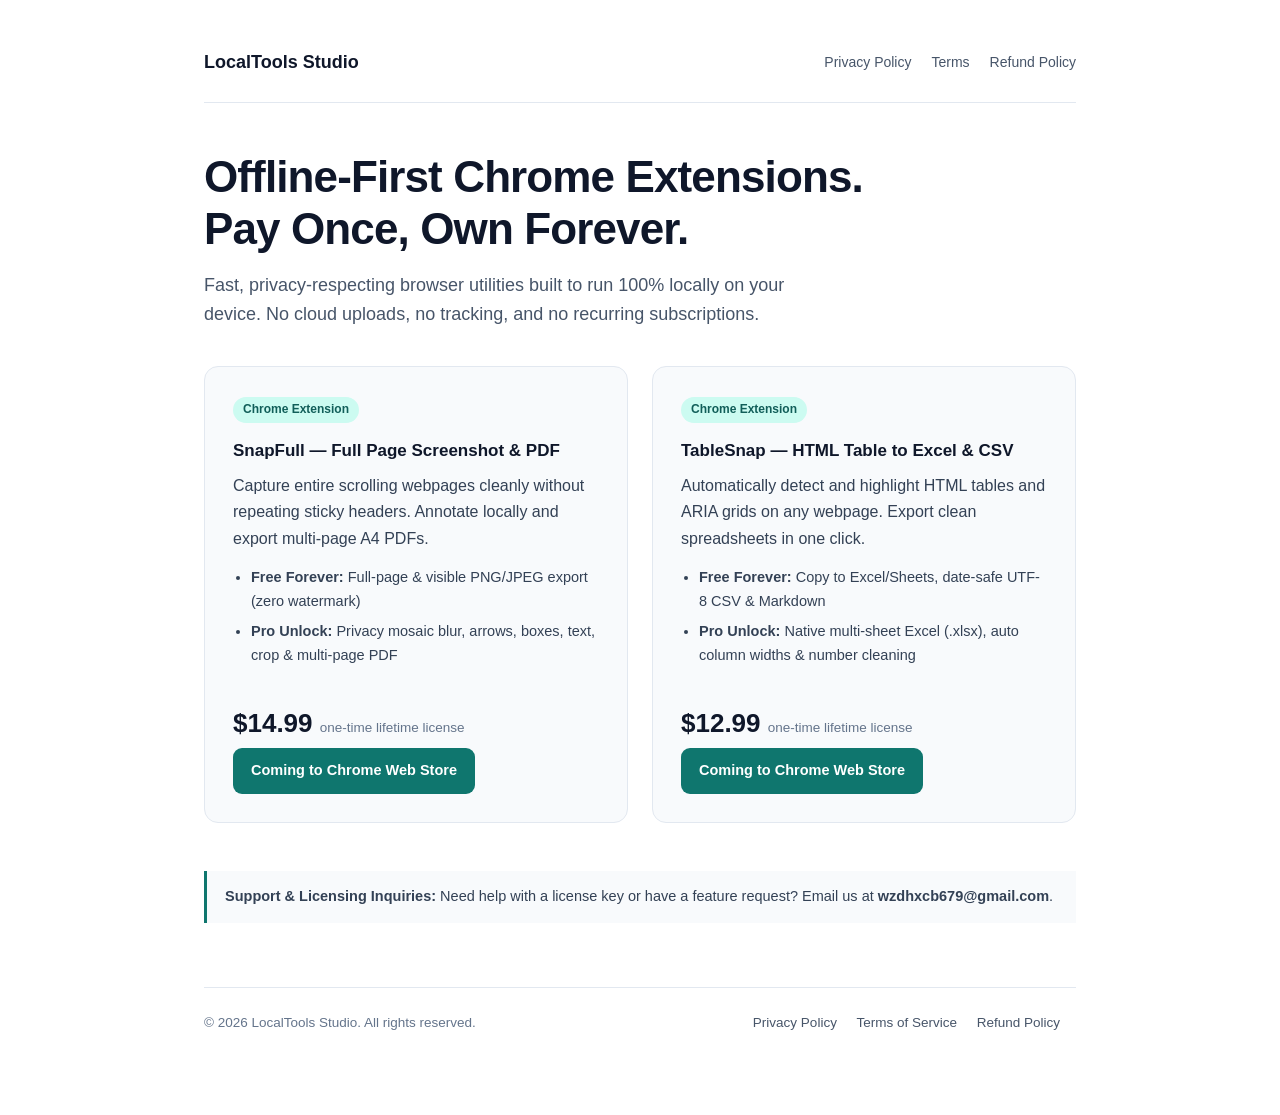
==== index.html @ 5e901b9a "Add files via upload" ====
<!DOCTYPE html>
<html lang="en">
<head>
  <meta charset="UTF-8" />
  <meta name="viewport" content="width=device-width, initial-scale=1.0" />
  <title>LocalTools Studio — Offline-First Chrome Extensions</title>
  <link rel="stylesheet" href="style.css" />
</head>
<body>
  <div class="container">
    <nav>
      <a href="index.html" class="brand">LocalTools Studio</a>
      <div class="nav-links">
        <a href="privacy.html">Privacy Policy</a>
        <a href="terms.html">Terms</a>
        <a href="refund.html">Refund Policy</a>
      </div>
    </nav>

    <h1>Offline-First Chrome Extensions.<br/>Pay Once, Own Forever.</h1>
    <p class="subtitle">Fast, privacy-respecting browser utilities built to run 100% locally on your device. No cloud uploads, no tracking, and no recurring subscriptions.</p>

    <div class="grid">
      <div class="card">
        <div>
          <span class="tag">Chrome Extension</span>
          <h3>SnapFull — Full Page Screenshot &amp; PDF</h3>
          <p>Capture entire scrolling webpages cleanly without repeating sticky headers. Annotate locally and export multi-page A4 PDFs.</p>
          <ul>
            <li><strong>Free Forever:</strong> Full-page &amp; visible PNG/JPEG export (zero watermark)</li>
            <li><strong>Pro Unlock:</strong> Privacy mosaic blur, arrows, boxes, text, crop &amp; multi-page PDF</li>
          </ul>
        </div>
        <div>
          <div class="price">$14.99 <span>one-time lifetime license</span></div>
          <a href="#support" class="btn">Coming to Chrome Web Store</a>
        </div>
      </div>

      <div class="card">
        <div>
          <span class="tag">Chrome Extension</span>
          <h3>TableSnap — HTML Table to Excel &amp; CSV</h3>
          <p>Automatically detect and highlight HTML tables and ARIA grids on any webpage. Export clean spreadsheets in one click.</p>
          <ul>
            <li><strong>Free Forever:</strong> Copy to Excel/Sheets, date-safe UTF-8 CSV &amp; Markdown</li>
            <li><strong>Pro Unlock:</strong> Native multi-sheet Excel (.xlsx), auto column widths &amp; number cleaning</li>
          </ul>
        </div>
        <div>
          <div class="price">$12.99 <span>one-time lifetime license</span></div>
          <a href="#support" class="btn">Coming to Chrome Web Store</a>
        </div>
      </div>
    </div>

    <div class="note-box" id="support">
      <strong>Support &amp; Licensing Inquiries:</strong> Need help with a license key or have a feature request? Email us at <strong>wzdhxcb679@gmail.com</strong>.
    </div>

    <footer>
      <div>© 2026 LocalTools Studio. All rights reserved.</div>
      <div>
        <a href="privacy.html">Privacy Policy</a>
        <a href="terms.html">Terms of Service</a>
        <a href="refund.html">Refund Policy</a>
      </div>
    </footer>
  </div>
</body>
</html>
---- style.css ----
* { box-sizing: border-box; margin: 0; padding: 0; }
body {
  font-family: -apple-system, BlinkMacSystemFont, "Segoe UI", Roboto, sans-serif;
  color: #0F172A;
  background: #FFFFFF;
  line-height: 1.65;
}
.container { max-width: 920px; margin: 0 auto; padding: 48px 24px 80px; }
nav {
  display: flex;
  justify-content: space-between;
  align-items: center;
  padding-bottom: 24px;
  border-bottom: 1px solid #E2E8F0;
  margin-bottom: 48px;
}
.brand { font-size: 18px; font-weight: 800; color: #0F172A; text-decoration: none; }
.nav-links { display: flex; gap: 20px; font-size: 14px; }
.nav-links a { color: #475569; text-decoration: none; font-weight: 500; }
.nav-links a:hover { color: #0F766E; }
h1 { font-size: clamp(32px, 4.5vw, 44px); font-weight: 800; line-height: 1.18; letter-spacing: -0.02em; margin-bottom: 16px; }
h2 { font-size: 22px; font-weight: 700; margin: 32px 0 12px; color: #0F172A; }
h3 { font-size: 17px; font-weight: 700; margin-bottom: 8px; }
p { color: #334155; margin-bottom: 14px; max-width: 68ch; }
.subtitle { font-size: 18px; color: #475569; max-width: 60ch; margin-bottom: 36px; }
.grid { display: grid; grid-template-columns: repeat(auto-fit, minmax(300px, 1fr)); gap: 24px; margin: 32px 0 48px; }
.card {
  border: 1px solid #E2E8F0;
  border-radius: 14px;
  padding: 28px;
  background: #F8FAFC;
  display: flex;
  flex-direction: column;
  justify-content: space-between;
}
.tag {
  display: inline-block;
  font-size: 12px;
  font-weight: 700;
  color: #115E59;
  background: #CCFBF1;
  padding: 3px 10px;
  border-radius: 999px;
  margin-bottom: 14px;
}
.price { font-size: 26px; font-weight: 800; color: #0F172A; margin: 14px 0 4px; }
.price span { font-size: 13.5px; font-weight: 500; color: #64748B; }
ul { margin: 12px 0 20px 18px; color: #334155; font-size: 14.5px; }
li { margin-bottom: 6px; }
.btn {
  display: inline-block;
  text-align: center;
  background: #0F766E;
  color: #FFFFFF;
  text-decoration: none;
  font-weight: 600;
  font-size: 14.5px;
  padding: 11px 18px;
  border-radius: 9px;
}
.btn:hover { background: #115E59; }
footer {
  margin-top: 64px;
  padding-top: 24px;
  border-top: 1px solid #E2E8F0;
  font-size: 13.5px;
  color: #64748B;
  display: flex;
  flex-wrap: wrap;
  justify-content: space-between;
  gap: 12px;
}
footer a { color: #475569; text-decoration: none; margin-right: 16px; }
footer a:hover { text-decoration: underline; }
.note-box {
  background: #F8FAFC;
  border-left: 3px solid #0F766E;
  padding: 14px 18px;
  margin: 20px 0;
  font-size: 14.5px;
  color: #334155;
}
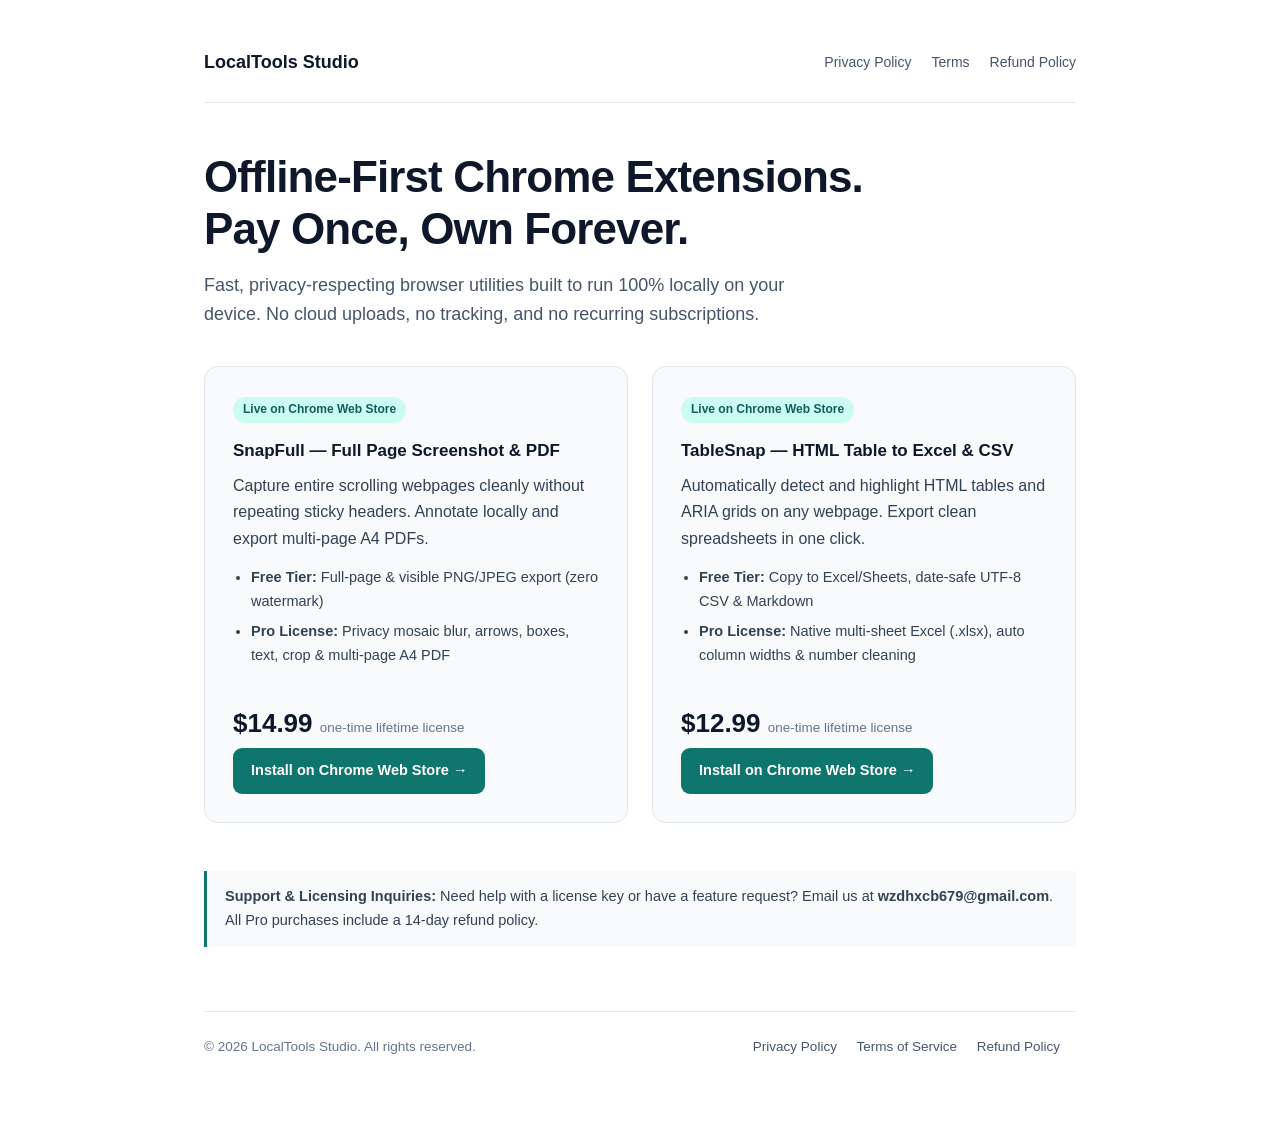
==== commit 159ae6d7: "Add files via upload" ====
--- a/index.html
+++ b/index.html
@@ -23,39 +23,39 @@
     <div class="grid">
       <div class="card">
         <div>
-          <span class="tag">Chrome Extension</span>
+          <span class="tag">Live on Chrome Web Store</span>
           <h3>SnapFull — Full Page Screenshot &amp; PDF</h3>
           <p>Capture entire scrolling webpages cleanly without repeating sticky headers. Annotate locally and export multi-page A4 PDFs.</p>
           <ul>
-            <li><strong>Free Forever:</strong> Full-page &amp; visible PNG/JPEG export (zero watermark)</li>
-            <li><strong>Pro Unlock:</strong> Privacy mosaic blur, arrows, boxes, text, crop &amp; multi-page PDF</li>
+            <li><strong>Free Tier:</strong> Full-page &amp; visible PNG/JPEG export (zero watermark)</li>
+            <li><strong>Pro License:</strong> Privacy mosaic blur, arrows, boxes, text, crop &amp; multi-page A4 PDF</li>
           </ul>
         </div>
         <div>
           <div class="price">$14.99 <span>one-time lifetime license</span></div>
-          <a href="#support" class="btn">Coming to Chrome Web Store</a>
+          <a href="https://chromewebstore.google.com/detail/ggpjgbghoeeickloflodbbmbcoddagmi" target="_blank" rel="noopener noreferrer" class="btn">Install on Chrome Web Store →</a>
         </div>
       </div>
 
       <div class="card">
         <div>
-          <span class="tag">Chrome Extension</span>
+          <span class="tag">Live on Chrome Web Store</span>
           <h3>TableSnap — HTML Table to Excel &amp; CSV</h3>
           <p>Automatically detect and highlight HTML tables and ARIA grids on any webpage. Export clean spreadsheets in one click.</p>
           <ul>
-            <li><strong>Free Forever:</strong> Copy to Excel/Sheets, date-safe UTF-8 CSV &amp; Markdown</li>
-            <li><strong>Pro Unlock:</strong> Native multi-sheet Excel (.xlsx), auto column widths &amp; number cleaning</li>
+            <li><strong>Free Tier:</strong> Copy to Excel/Sheets, date-safe UTF-8 CSV &amp; Markdown</li>
+            <li><strong>Pro License:</strong> Native multi-sheet Excel (.xlsx), auto column widths &amp; number cleaning</li>
           </ul>
         </div>
         <div>
           <div class="price">$12.99 <span>one-time lifetime license</span></div>
-          <a href="#support" class="btn">Coming to Chrome Web Store</a>
+          <a href="https://chromewebstore.google.com/detail/apemhiljibgfmbhcdapepfpjflfklclo" target="_blank" rel="noopener noreferrer" class="btn">Install on Chrome Web Store →</a>
         </div>
       </div>
     </div>
 
     <div class="note-box" id="support">
-      <strong>Support &amp; Licensing Inquiries:</strong> Need help with a license key or have a feature request? Email us at <strong>wzdhxcb679@gmail.com</strong>.
+      <strong>Support &amp; Licensing Inquiries:</strong> Need help with a license key or have a feature request? Email us at <strong>wzdhxcb679@gmail.com</strong>. All Pro purchases include a 14-day refund policy.
     </div>
 
     <footer>
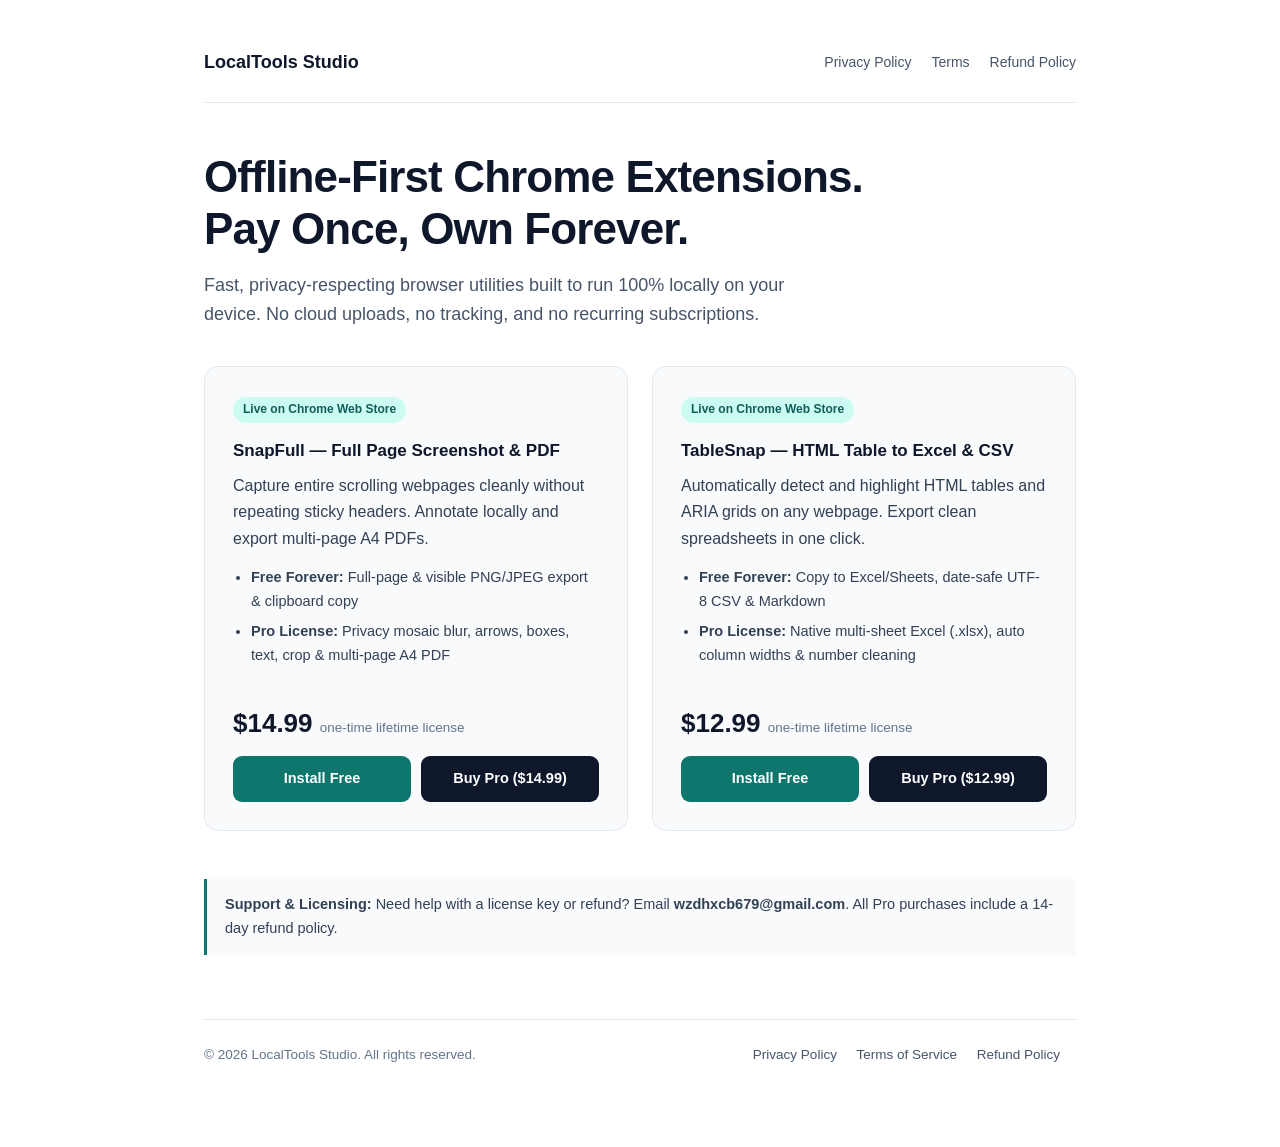
==== commit f17d0ebc: "Add files via upload" ====
--- a/index.html
+++ b/index.html
@@ -27,13 +27,16 @@
           <h3>SnapFull — Full Page Screenshot &amp; PDF</h3>
           <p>Capture entire scrolling webpages cleanly without repeating sticky headers. Annotate locally and export multi-page A4 PDFs.</p>
           <ul>
-            <li><strong>Free Tier:</strong> Full-page &amp; visible PNG/JPEG export (zero watermark)</li>
+            <li><strong>Free Forever:</strong> Full-page &amp; visible PNG/JPEG export &amp; clipboard copy</li>
             <li><strong>Pro License:</strong> Privacy mosaic blur, arrows, boxes, text, crop &amp; multi-page A4 PDF</li>
           </ul>
         </div>
         <div>
           <div class="price">$14.99 <span>one-time lifetime license</span></div>
-          <a href="https://chromewebstore.google.com/detail/ggpjgbghoeeickloflodbbmbcoddagmi" target="_blank" rel="noopener noreferrer" class="btn">Install on Chrome Web Store →</a>
+          <div style="display:flex;gap:10px;flex-wrap:wrap;margin-top:12px;">
+            <a href="https://chromewebstore.google.com/detail/ggpjgbghoeeickloflodbbmbcoddagmi" target="_blank" rel="noopener noreferrer" class="btn" style="flex:1;">Install Free</a>
+            <a href="checkout.html?product=snapfull" class="btn" style="flex:1;background:#0F172A;">Buy Pro ($14.99)</a>
+          </div>
         </div>
       </div>
 
@@ -43,19 +46,22 @@
           <h3>TableSnap — HTML Table to Excel &amp; CSV</h3>
           <p>Automatically detect and highlight HTML tables and ARIA grids on any webpage. Export clean spreadsheets in one click.</p>
           <ul>
-            <li><strong>Free Tier:</strong> Copy to Excel/Sheets, date-safe UTF-8 CSV &amp; Markdown</li>
+            <li><strong>Free Forever:</strong> Copy to Excel/Sheets, date-safe UTF-8 CSV &amp; Markdown</li>
             <li><strong>Pro License:</strong> Native multi-sheet Excel (.xlsx), auto column widths &amp; number cleaning</li>
           </ul>
         </div>
         <div>
           <div class="price">$12.99 <span>one-time lifetime license</span></div>
-          <a href="https://chromewebstore.google.com/detail/apemhiljibgfmbhcdapepfpjflfklclo" target="_blank" rel="noopener noreferrer" class="btn">Install on Chrome Web Store →</a>
+          <div style="display:flex;gap:10px;flex-wrap:wrap;margin-top:12px;">
+            <a href="https://chromewebstore.google.com/detail/apemhiljibgfmbhcdapepfpjflfklclo" target="_blank" rel="noopener noreferrer" class="btn" style="flex:1;">Install Free</a>
+            <a href="checkout.html?product=tablesnap" class="btn" style="flex:1;background:#0F172A;">Buy Pro ($12.99)</a>
+          </div>
         </div>
       </div>
     </div>
 
     <div class="note-box" id="support">
-      <strong>Support &amp; Licensing Inquiries:</strong> Need help with a license key or have a feature request? Email us at <strong>wzdhxcb679@gmail.com</strong>. All Pro purchases include a 14-day refund policy.
+      <strong>Support &amp; Licensing:</strong> Need help with a license key or refund? Email <strong>wzdhxcb679@gmail.com</strong>. All Pro purchases include a 14-day refund policy.
     </div>
 
     <footer>
